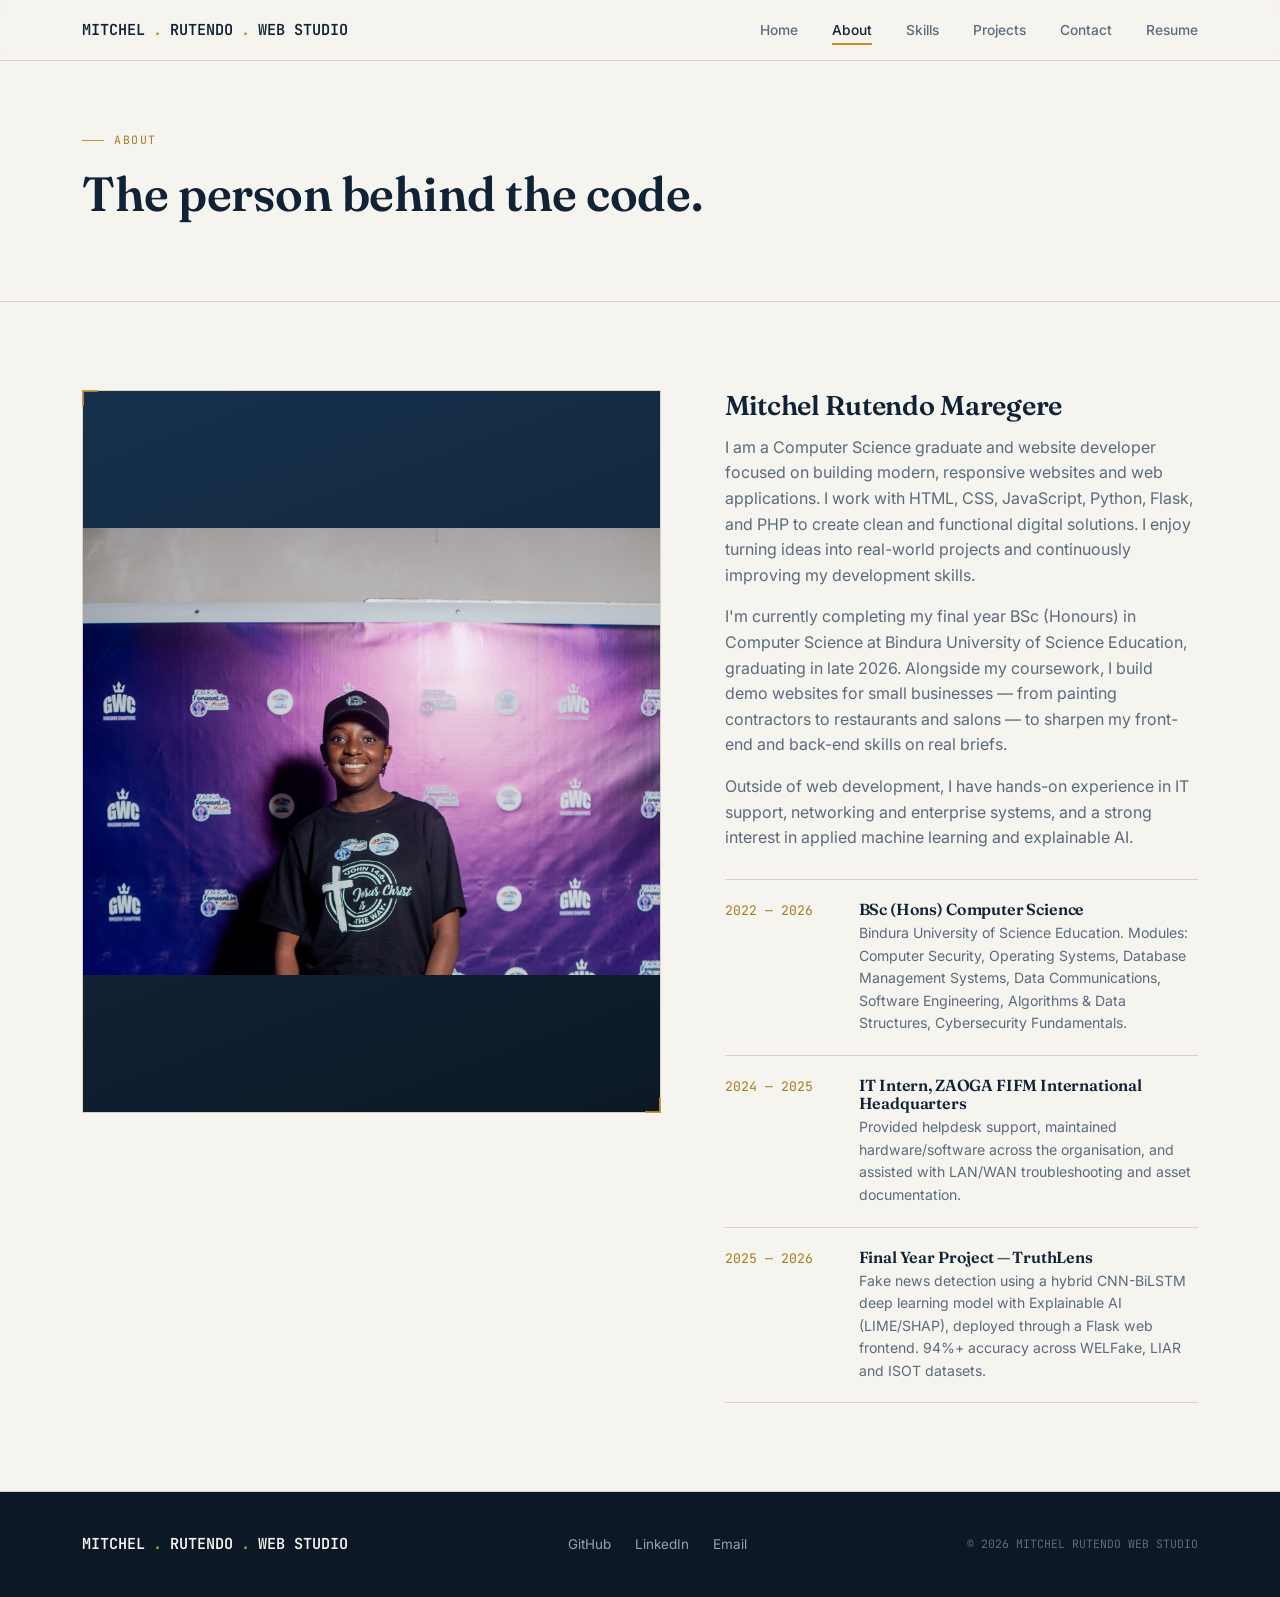
==== about.html @ fb2ca315 "Initial portfolio site" ====
<!DOCTYPE html>
<html lang="en">
<head>
<meta charset="UTF-8">
<meta name="viewport" content="width=device-width, initial-scale=1.0">
<title>About — Mitchel Rutendo Web Studio</title>
<link rel="preconnect" href="https://fonts.googleapis.com">
<link href="https://fonts.googleapis.com/css2?family=Fraunces:ital,opsz,wght@0,9..144,400;0,9..144,600;1,9..144,500&family=Inter:wght@400;500;600&family=JetBrains+Mono:wght@400;500;600&display=swap" rel="stylesheet">
<link rel="stylesheet" href="css/style.css">
</head>
<body>

<header class="site-header">
  <nav class="nav">
    <a href="index.html" class="brand">MITCHEL<span class="dot">.</span>RUTENDO<span class="dot">.</span> WEB STUDIO</a>
    <button class="nav-toggle">Menu</button>
    <ul class="nav-links">
      <li><a href="index.html">Home</a></li>
      <li><a href="about.html" class="active">About</a></li>
      <li><a href="skills.html">Skills</a></li>
      <li><a href="projects.html">Projects</a></li>
      <li><a href="contact.html">Contact</a></li>
      <li><a href="resume.html">Resume</a></li>
    </ul>
  </nav>
</header>

<section class="page-hero">
  <div class="wrap">
    <p class="eyebrow">About</p>
    <h1>The person behind the code.</h1>
  </div>
</section>

<section>
  <div class="wrap">
    <div class="about-grid">
      <div>
        <div class="about-photo blueprint">
          <img src="assets/profile.jpg"/>
        </div>
      </div>
      <div>
        <h2 style="font-size:1.7rem;">Mitchel Rutendo Maregere</h2>
        <p>I am a Computer Science graduate and website developer focused on building modern, responsive websites and web applications. I work with HTML, CSS, JavaScript, Python, Flask, and PHP to create clean and functional digital solutions. I enjoy turning ideas into real-world projects and continuously improving my development skills.</p>
        <p>I'm currently completing my final year BSc (Honours) in Computer Science at Bindura University of Science Education, graduating in late 2026. Alongside my coursework, I build demo websites for small businesses — from painting contractors to restaurants and salons — to sharpen my front-end and back-end skills on real briefs.</p>
        <p>Outside of web development, I have hands-on experience in IT support, networking and enterprise systems, and a strong interest in applied machine learning and explainable AI.</p>

        <div class="timeline">
          <div class="timeline-item">
            <span class="yr">2022 — 2026</span>
            <div>
              <h4>BSc (Hons) Computer Science</h4>
              <p>Bindura University of Science Education. Modules: Computer Security, Operating Systems, Database Management Systems, Data Communications, Software Engineering, Algorithms &amp; Data Structures, Cybersecurity Fundamentals.</p>
            </div>
          </div>
          <div class="timeline-item">
            <span class="yr">2024 — 2025</span>
            <div>
              <h4>IT Intern, ZAOGA FIFM International Headquarters</h4>
              <p>Provided helpdesk support, maintained hardware/software across the organisation, and assisted with LAN/WAN troubleshooting and asset documentation.</p>
            </div>
          </div>
          <div class="timeline-item">
            <span class="yr">2025 — 2026</span>
            <div>
              <h4>Final Year Project — TruthLens</h4>
              <p>Fake news detection using a hybrid CNN-BiLSTM deep learning model with Explainable AI (LIME/SHAP), deployed through a Flask web frontend. 94%+ accuracy across WELFake, LIAR and ISOT datasets.</p>
            </div>
          </div>
        </div>
      </div>
    </div>
  </div>
</section>

<footer>
  <div class="wrap">
    <a href="index.html" class="brand">MITCHEL<span class="dot" style="color:#c1922f;">.</span>RUTENDO<span class="dot" style="color:#c1922f;">.</span>WEB STUDIO</a>
    <ul class="foot-links">
      <li><a href="https://github.com/RutendoMitchell" target="_blank" rel="noopener">GitHub</a></li>
      <li><a href="https://linkedin.com/in/mitchelrutendo-maregere-a835ba308" target="_blank" rel="noopener">LinkedIn</a></li>
      <li><a href="mailto:rutendomitchell17@gmail.com">Email</a></li>
    </ul>
    <span class="foot-note">© 2026 MITCHEL RUTENDO WEB STUDIO</span>
  </div>
</footer>

<script src="js/main.js"></script>
</body>
</html>
---- css/style.css ----
/* ============================================
   MITCHEL MAREGERE — PORTFOLIO DESIGN SYSTEM
   Concept: "Blueprint" — a developer who drafts
   real businesses into working software. Corner
   brackets + grid lines borrow from architectural
   blueprints, paired with a confident editorial
   serif and clean utility sans.
   ============================================ */

:root {
  --navy-950: #0c1825;
  --navy-900: #102236;
  --navy-800: #16314c;
  --navy-700: #1f3a5f;
  --slate-500: #5a6b7d;
  --slate-300: #93a3b3;
  --paper: #f6f4ee;
  --paper-dim: #eeebe2;
  --line: #d8d3c4;
  --gold-500: #c1922f;
  --gold-600: #a87a22;
  --white: #ffffff;

  --font-display: "Fraunces", Georgia, serif;
  --font-body: "Inter", -apple-system, sans-serif;
  --font-mono: "JetBrains Mono", "Courier New", monospace;

  --max-w: 1180px;
  --radius: 2px;
}

* { box-sizing: border-box; }

html { scroll-behavior: smooth; }

body {
  margin: 0;
  font-family: var(--font-body);
  background: var(--paper);
  color: var(--navy-900);
  line-height: 1.6;
  -webkit-font-smoothing: antialiased;
}

img { max-width: 100%; display: block; }

a { color: inherit; text-decoration: none; }

h1, h2, h3, h4 {
  font-family: var(--font-display);
  font-weight: 600;
  line-height: 1.15;
  margin: 0 0 0.5em;
  letter-spacing: -0.01em;
}

p { margin: 0 0 1em; color: var(--slate-500); }

.wrap {
  max-width: var(--max-w);
  margin: 0 auto;
  padding: 0 32px;
}

.eyebrow {
  font-family: var(--font-mono);
  font-size: 0.72rem;
  letter-spacing: 0.14em;
  text-transform: uppercase;
  color: var(--gold-600);
  display: flex;
  align-items: center;
  gap: 10px;
  margin-bottom: 16px;
}
.eyebrow::before {
  content: "";
  width: 22px;
  height: 1px;
  background: var(--gold-500);
}

/* ---------- Blueprint corner-bracket motif ---------- */
.blueprint {
  position: relative;
  border: 1px solid var(--line);
  background: var(--white);
}
.blueprint::before,
.blueprint::after,
.blueprint .bp-tr,
.blueprint .bp-bl {
  content: "";
  position: absolute;
  width: 14px;
  height: 14px;
  border: 2px solid var(--gold-500);
  opacity: 0.85;
}
.blueprint::before { top: -1px; left: -1px; border-right: none; border-bottom: none; }
.blueprint::after { bottom: -1px; right: -1px; border-left: none; border-top: none; }

/* ---------- Header / Nav ---------- */
header.site-header {
  position: sticky;
  top: 0;
  z-index: 50;
  background: rgba(246, 244, 238, 0.92);
  backdrop-filter: blur(8px);
  border-bottom: 1px solid var(--line);
}
.nav {
  display: flex;
  align-items: center;
  justify-content: space-between;
  padding: 18px 32px;
  max-width: var(--max-w);
  margin: 0 auto;
}
.brand {
  font-family: var(--font-mono);
  font-size: 0.95rem;
  font-weight: 600;
  color: var(--navy-900);
  display: flex;
  align-items: baseline;
  gap: 8px;
}
.brand .dot { color: var(--gold-500); }

.nav-links {
  display: flex;
  gap: 34px;
  list-style: none;
  margin: 0;
  padding: 0;
  font-size: 0.86rem;
  font-weight: 500;
}
.nav-links a {
  position: relative;
  padding: 4px 0;
  color: var(--slate-500);
  transition: color 0.2s ease;
}
.nav-links a:hover,
.nav-links a.active { color: var(--navy-900); }
.nav-links a.active::after {
  content: "";
  position: absolute;
  bottom: -3px;
  left: 0;
  right: 0;
  height: 2px;
  background: var(--gold-500);
}

.nav-toggle { display: none; }

/* ---------- Buttons ---------- */
.btn {
  display: inline-flex;
  align-items: center;
  gap: 8px;
  font-family: var(--font-mono);
  font-size: 0.78rem;
  letter-spacing: 0.04em;
  text-transform: uppercase;
  padding: 13px 24px;
  border: 1px solid var(--navy-900);
  border-radius: var(--radius);
  transition: all 0.2s ease;
  cursor: pointer;
  background: transparent;
}
.btn-primary {
  background: var(--navy-900);
  color: var(--paper);
}
.btn-primary:hover { background: var(--gold-600); border-color: var(--gold-600); }
.btn-ghost {
  border-color: var(--line);
  color: var(--navy-900);
}
.btn-ghost:hover { border-color: var(--navy-900); }

/* ---------- Hero ---------- */
.hero {
  padding: 110px 0 90px;
  border-bottom: 1px solid var(--line);
  position: relative;
  overflow: hidden;
}
.hero::before {
  content: "";
  position: absolute;
  inset: 0;
  background-image:
    linear-gradient(var(--line) 1px, transparent 1px),
    linear-gradient(90deg, var(--line) 1px, transparent 1px);
  background-size: 64px 64px;
  opacity: 0.35;
  mask-image: linear-gradient(180deg, black, transparent 75%);
}
.hero .wrap { position: relative; }
.hero h1 {
  font-size: clamp(2.4rem, 5vw, 4rem);
  max-width: 820px;
  color: var(--navy-950);
}
.hero h1 em {
  font-style: italic;
  color: var(--gold-600);
}
.hero .lede {
  font-size: 1.1rem;
  max-width: 560px;
  margin-bottom: 32px;
}
.hero-actions { display: flex; gap: 14px; flex-wrap: wrap; }

.hero-meta {
  margin-top: 64px;
  display: grid;
  grid-template-columns: repeat(4, 1fr);
  border-top: 1px solid var(--line);
}
.hero-meta div {
  padding: 20px 24px 0;
  border-left: 1px solid var(--line);
}
.hero-meta div:first-child { border-left: none; padding-left: 0; }
.hero-meta .num {
  font-family: var(--font-mono);
  font-size: 1.6rem;
  color: var(--navy-900);
  display: block;
}
.hero-meta .label {
  font-size: 0.78rem;
  color: var(--slate-500);
}

/* ---------- Section shell ---------- */
section { padding: 88px 0; }
section.alt { background: var(--paper-dim); border-top: 1px solid var(--line); border-bottom: 1px solid var(--line); }
.section-head { max-width: 640px; margin-bottom: 48px; }
.section-head h2 { font-size: clamp(1.8rem, 3vw, 2.6rem); }

/* ---------- Skills ---------- */
.skill-groups {
  display: grid;
  grid-template-columns: repeat(3, 1fr);
  gap: 1px;
  background: var(--line);
  border: 1px solid var(--line);
}
.skill-group {
  background: var(--white);
  padding: 32px;
}
.skill-group h3 {
  font-family: var(--font-mono);
  font-size: 0.85rem;
  text-transform: uppercase;
  letter-spacing: 0.08em;
  color: var(--gold-600);
  margin-bottom: 18px;
}
.skill-list { list-style: none; margin: 0; padding: 0; display: flex; flex-wrap: wrap; gap: 8px; }
.skill-list li {
  font-size: 0.84rem;
  font-family: var(--font-mono);
  padding: 6px 12px;
  border: 1px solid var(--line);
  color: var(--navy-800);
  background: var(--paper);
}

/* ---------- Projects grid ---------- */
.project-grid {
  display: grid;
  grid-template-columns: repeat(2, 1fr);
  gap: 28px;
}
.project-card { padding: 0; overflow: hidden; }
.project-thumb {
  height: 200px;
  background: linear-gradient(135deg, var(--navy-800), var(--navy-950));
  display: flex;
  align-items: center;
  justify-content: center;
  position: relative;
}
.project-thumb span {
  font-family: var(--font-mono);
  color: var(--paper);
  opacity: 0.5;
  font-size: 0.78rem;
  letter-spacing: 0.1em;
  text-transform: uppercase;
}
.project-body { padding: 26px 28px 28px; }
.project-tag {
  font-family: var(--font-mono);
  font-size: 0.7rem;
  text-transform: uppercase;
  letter-spacing: 0.08em;
  color: var(--gold-600);
  margin-bottom: 10px;
  display: block;
}
.project-body h3 { font-size: 1.3rem; margin-bottom: 8px; }
.project-body p { font-size: 0.92rem; margin-bottom: 18px; }
.project-stack {
  display: flex; flex-wrap: wrap; gap: 6px; margin-bottom: 20px;
}
.project-stack span {
  font-size: 0.72rem;
  font-family: var(--font-mono);
  color: var(--slate-500);
  border: 1px solid var(--line);
  padding: 3px 9px;
}
.project-links { display: flex; gap: 16px; }
.project-links a {
  font-family: var(--font-mono);
  font-size: 0.78rem;
  color: var(--navy-900);
  border-bottom: 1px solid var(--gold-500);
  padding-bottom: 2px;
}

/* ---------- About ---------- */
.about-grid {
  display: grid;
  grid-template-columns: 1.1fr 0.9fr;
  gap: 64px;
  align-items: start;
}
.about-photo {
  aspect-ratio: 4/5;
  background: linear-gradient(160deg, var(--navy-800), var(--navy-950));
  display: flex;
  align-items: center;
  justify-content: center;
}
.about-photo span {
  font-family: var(--font-mono);
  color: var(--paper);
  opacity: 0.4;
  font-size: 0.8rem;
}
.timeline { margin-top: 28px; border-top: 1px solid var(--line); }
.timeline-item {
  display: grid;
  grid-template-columns: 110px 1fr;
  gap: 24px;
  padding: 20px 0;
  border-bottom: 1px solid var(--line);
}
.timeline-item .yr {
  font-family: var(--font-mono);
  font-size: 0.82rem;
  color: var(--gold-600);
}
.timeline-item h4 { font-size: 1rem; margin-bottom: 4px; }
.timeline-item p { font-size: 0.88rem; margin: 0; }

/* ---------- Contact ---------- */
.contact-grid {
  display: grid;
  grid-template-columns: 1fr 1fr;
  gap: 56px;
}
.contact-list { list-style: none; margin: 0; padding: 0; }
.contact-list li {
  display: flex;
  justify-content: space-between;
  align-items: center;
  padding: 18px 0;
  border-bottom: 1px solid var(--line);
}
.contact-list .ctype {
  font-family: var(--font-mono);
  font-size: 0.74rem;
  text-transform: uppercase;
  letter-spacing: 0.08em;
  color: var(--slate-500);
}
.contact-list a { font-size: 1rem; }

.form-field { margin-bottom: 18px; }
.form-field label {
  display: block;
  font-family: var(--font-mono);
  font-size: 0.72rem;
  text-transform: uppercase;
  letter-spacing: 0.08em;
  color: var(--slate-500);
  margin-bottom: 8px;
}
.form-field input,
.form-field textarea {
  width: 100%;
  padding: 12px 14px;
  border: 1px solid var(--line);
  background: var(--white);
  font-family: var(--font-body);
  font-size: 0.92rem;
  color: var(--navy-900);
}
.form-field textarea { resize: vertical; min-height: 120px; }
.form-field input:focus,
.form-field textarea:focus {
  outline: 2px solid var(--gold-500);
  outline-offset: 1px;
}

/* ---------- Resume page ---------- */
.resume-cta {
  display: flex;
  align-items: center;
  justify-content: space-between;
  padding: 36px;
  flex-wrap: wrap;
  gap: 20px;
  margin-bottom: 48px;
}
.resume-cta h3 { margin-bottom: 6px; }
.resume-embed {
  width: 100%;
  height: 80vh;
  border: 1px solid var(--line);
}

/* ---------- Footer ---------- */
footer {
  border-top: 1px solid var(--line);
  padding: 40px 0;
  background: var(--navy-950);
  color: var(--slate-300);
}
footer .wrap {
  display: flex;
  justify-content: space-between;
  align-items: center;
  flex-wrap: wrap;
  gap: 16px;
}
footer .brand { color: var(--paper); }
.foot-links { display: flex; gap: 24px; list-style: none; padding: 0; margin: 0; font-size: 0.84rem; }
.foot-links a:hover { color: var(--gold-500); }
.foot-note { font-family: var(--font-mono); font-size: 0.72rem; opacity: 0.6; }

/* ---------- Misc page hero (non-home) ---------- */
.page-hero {
  padding: 70px 0 56px;
  border-bottom: 1px solid var(--line);
}
.page-hero h1 { font-size: clamp(2rem, 4vw, 3rem); }

/* ---------- Focus visibility ---------- */
a:focus-visible, button:focus-visible, input:focus-visible, textarea:focus-visible {
  outline: 2px solid var(--gold-500);
  outline-offset: 2px;
}

/* ---------- Reduced motion ---------- */
@media (prefers-reduced-motion: reduce) {
  html { scroll-behavior: auto; }
  * { transition: none !important; animation: none !important; }
}

/* ---------- Responsive ---------- */
@media (max-width: 880px) {
  .about-grid, .contact-grid { grid-template-columns: 1fr; }
  .project-grid { grid-template-columns: 1fr; }
  .skill-groups { grid-template-columns: 1fr; }
  .hero-meta { grid-template-columns: repeat(2, 1fr); row-gap: 24px; }
  .hero-meta div:nth-child(3) { border-left: none; }
}

@media (max-width: 720px) {
  .nav-links {
    position: fixed;
    top: 64px;
    left: 0;
    right: 0;
    background: var(--paper);
    border-bottom: 1px solid var(--line);
    flex-direction: column;
    gap: 0;
    padding: 8px 32px 16px;
    transform: translateY(-120%);
    transition: transform 0.25s ease;
  }
  .nav-links.open { transform: translateY(0); }
  .nav-links a { display: block; padding: 12px 0; border-bottom: 1px solid var(--line); }
  .nav-toggle {
    display: block;
    background: none;
    border: none;
    font-family: var(--font-mono);
    font-size: 0.8rem;
    cursor: pointer;
    color: var(--navy-900);
  }
  .timeline-item { grid-template-columns: 1fr; gap: 6px; }
}
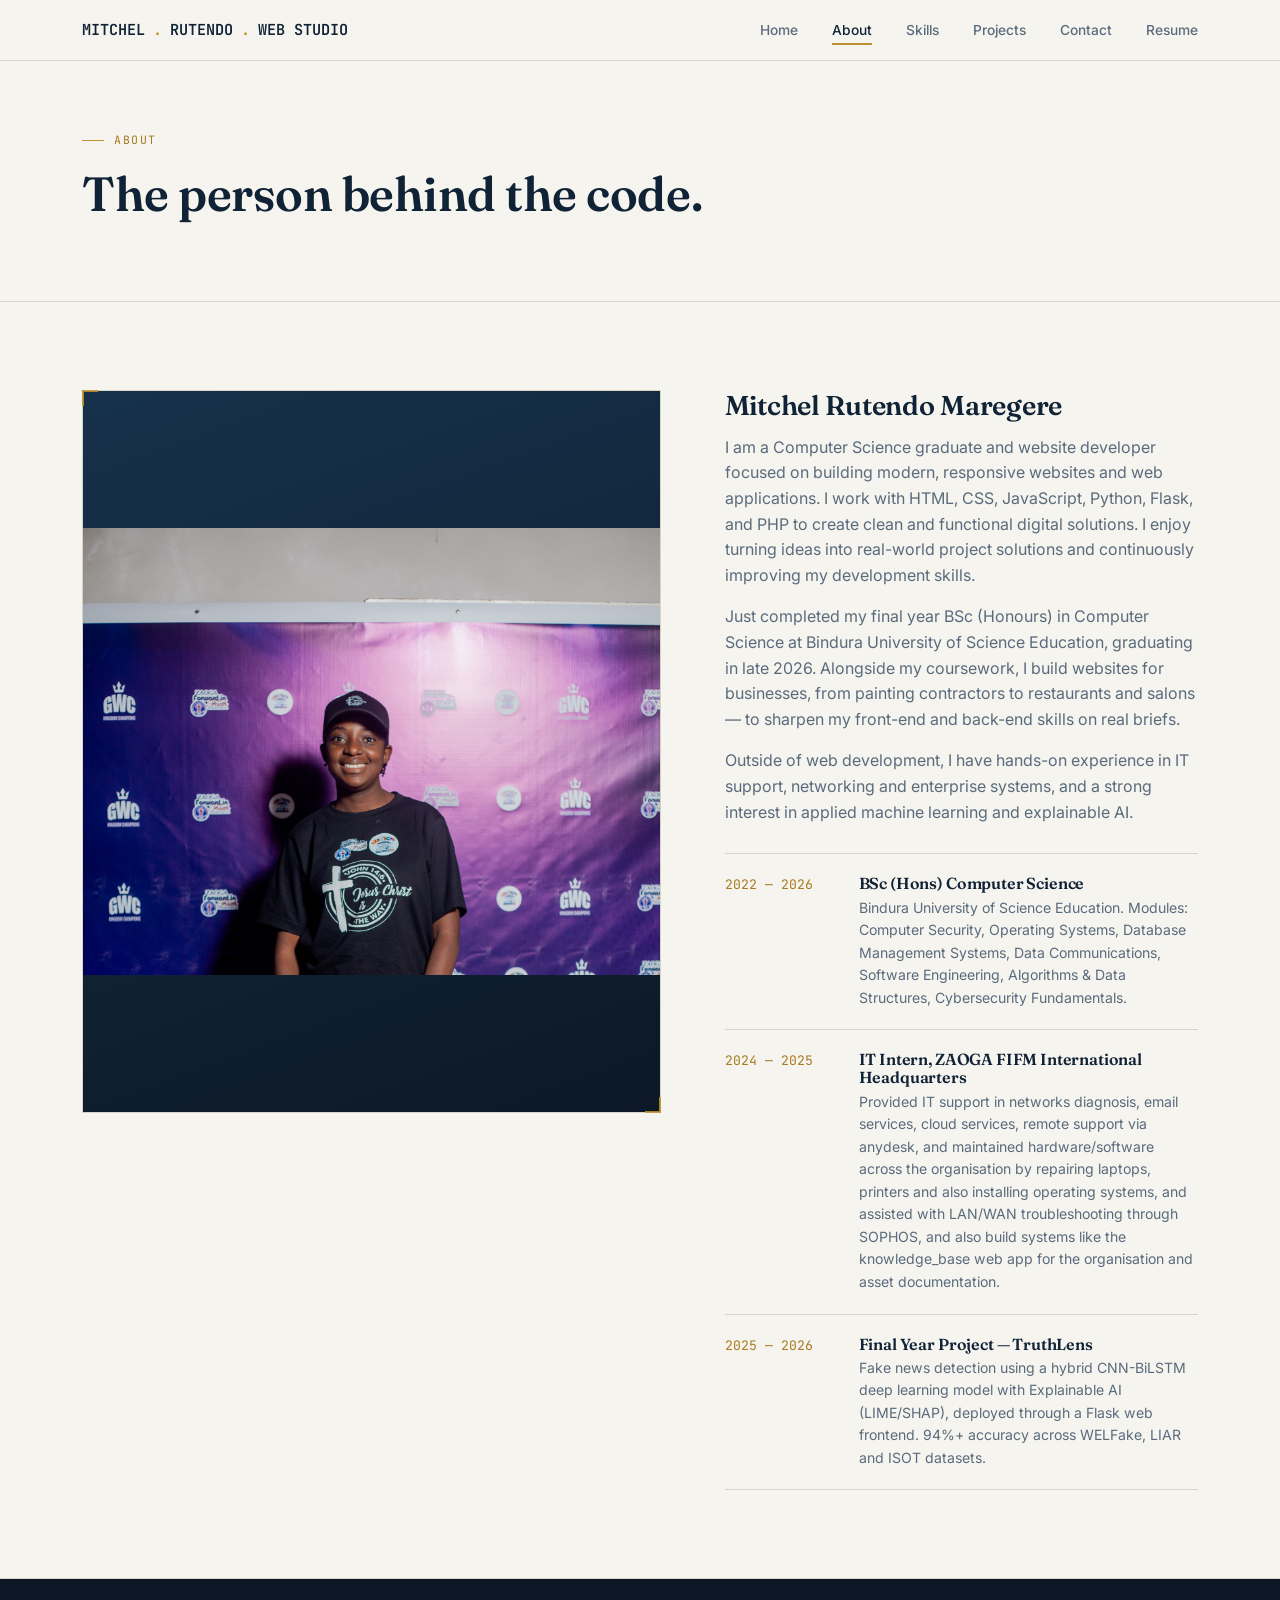
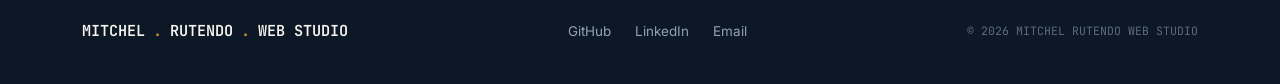
==== commit 86c51eb3: "Update multiple pages" ====
--- a/about.html
+++ b/about.html
@@ -42,8 +42,8 @@
       </div>
       <div>
         <h2 style="font-size:1.7rem;">Mitchel Rutendo Maregere</h2>
-        <p>I am a Computer Science graduate and website developer focused on building modern, responsive websites and web applications. I work with HTML, CSS, JavaScript, Python, Flask, and PHP to create clean and functional digital solutions. I enjoy turning ideas into real-world projects and continuously improving my development skills.</p>
-        <p>I'm currently completing my final year BSc (Honours) in Computer Science at Bindura University of Science Education, graduating in late 2026. Alongside my coursework, I build demo websites for small businesses — from painting contractors to restaurants and salons — to sharpen my front-end and back-end skills on real briefs.</p>
+        <p>I am a Computer Science graduate and website developer focused on building modern, responsive websites and web applications. I work with HTML, CSS, JavaScript, Python, Flask, and PHP to create clean and functional digital solutions. I enjoy turning ideas into real-world project solutions and continuously improving my development skills.</p>
+        <p>Just completed my final year BSc (Honours) in Computer Science at Bindura University of Science Education, graduating in late 2026. Alongside my coursework, I build websites for businesses, from painting contractors to restaurants and salons — to sharpen my front-end and back-end skills on real briefs.</p>
         <p>Outside of web development, I have hands-on experience in IT support, networking and enterprise systems, and a strong interest in applied machine learning and explainable AI.</p>
 
         <div class="timeline">
@@ -58,7 +58,7 @@
             <span class="yr">2024 — 2025</span>
             <div>
               <h4>IT Intern, ZAOGA FIFM International Headquarters</h4>
-              <p>Provided helpdesk support, maintained hardware/software across the organisation, and assisted with LAN/WAN troubleshooting and asset documentation.</p>
+              <p>Provided IT support in networks diagnosis, email services, cloud services, remote support via anydesk, and  maintained hardware/software across the organisation by repairing laptops, printers and also installing operating systems, and assisted with LAN/WAN troubleshooting through SOPHOS, and also build systems like the knowledge_base web app for the organisation and asset documentation.</p>
             </div>
           </div>
           <div class="timeline-item">
--- a/css/style.css
+++ b/css/style.css
@@ -105,8 +105,8 @@
   position: sticky;
   top: 0;
   z-index: 50;
-  background: rgba(246, 244, 238, 0.92);
-  backdrop-filter: blur(8px);
+  background: var(--paper);
+  
   border-bottom: 1px solid var(--line);
 }
 .nav {
@@ -188,37 +188,22 @@
 .hero {
   padding: 110px 0 90px;
   border-bottom: 1px solid var(--line);
-  position: relative;
-  overflow: hidden;
-}
-.hero::before {
-  content: "";
-  position: absolute;
-  inset: 0;
-  background-image:
-    linear-gradient(var(--line) 1px, transparent 1px),
-    linear-gradient(90deg, var(--line) 1px, transparent 1px);
-  background-size: 64px 64px;
-  opacity: 0.35;
-  mask-image: linear-gradient(180deg, black, transparent 75%);
-}
-.hero .wrap { position: relative; }
-.hero h1 {
+  background: var(--paper);
+}
+hero h1 {
   font-size: clamp(2.4rem, 5vw, 4rem);
   max-width: 820px;
   color: var(--navy-950);
 }
-.hero h1 em {
-  font-style: italic;
-  color: var(--gold-600);
-}
+.hero h1 em { font-style: italic; color: var(--gold-600); }
 .hero .lede {
   font-size: 1.1rem;
   max-width: 560px;
   margin-bottom: 32px;
+  color: var(--slate-600);
 }
 .hero-actions { display: flex; gap: 14px; flex-wrap: wrap; }
-
+ 
 .hero-meta {
   margin-top: 64px;
   display: grid;
@@ -236,10 +221,7 @@
   color: var(--navy-900);
   display: block;
 }
-.hero-meta .label {
-  font-size: 0.78rem;
-  color: var(--slate-500);
-}
+.hero-meta .label { font-size: 0.78rem; color: var(--slate-500); }
 
 /* ---------- Section shell ---------- */
 section { padding: 88px 0; }
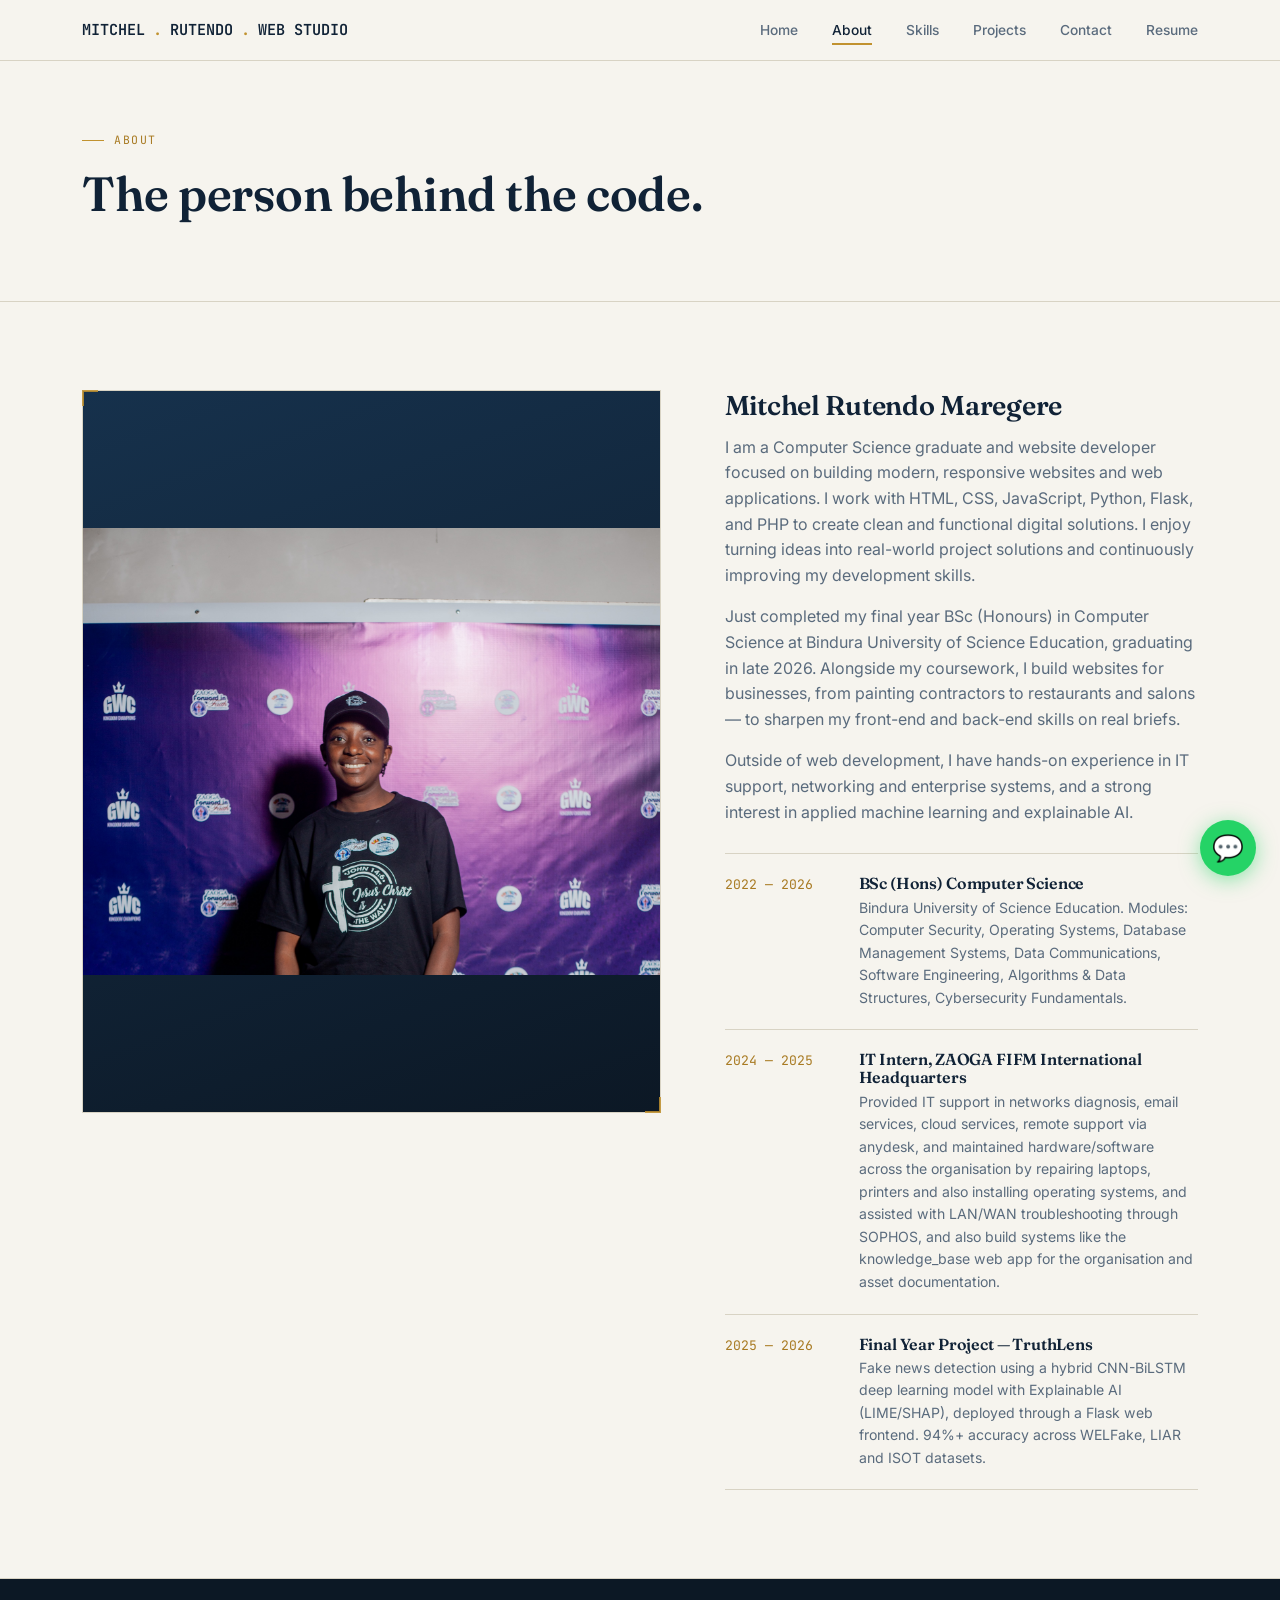
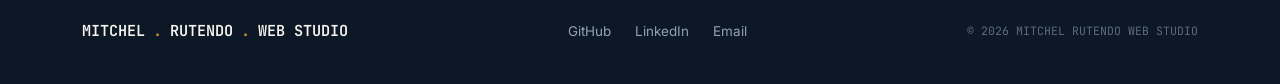
==== commit f76eaabb: "Update multiple pages" ====
--- a/about.html
+++ b/about.html
@@ -85,7 +85,16 @@
     <span class="foot-note">© 2026 MITCHEL RUTENDO WEB STUDIO</span>
   </div>
 </footer>
+<!-- WhatsApp float -->
+<a href="https://wa.me/263779658693" target="_blank" rel="noopener"
+  style="position:fixed;bottom:1.5rem;right:1.5rem;z-index:999;background:#25D366;color:#fff;
+  width:56px;height:56px;border-radius:50%;display:flex;align-items:center;justify-content:center;
+  box-shadow:0 4px 20px rgba(37,211,102,.5);font-size:1.6rem;text-decoration:none;transition:transform .2s;"
+  onmouseenter="this.style.transform='scale(1.1)'" onmouseleave="this.style.transform='scale(1)'"
+title="WhatsApp Mitchel Rutendo Web Studio">
+  💬
+</a>
+<script src="js/main.js"></script>
 
-<script src="js/main.js"></script>
 </body>
 </html>
--- a/css/style.css
+++ b/css/style.css
@@ -489,4 +489,24 @@
     color: var(--navy-900);
   }
   .timeline-item { grid-template-columns: 1fr; gap: 6px; }
-}
+  /* ---------- WhatsApp floating button ---------- */
+.wa-float {
+  position: fixed;
+  bottom: 28px;
+  right: 28px;
+  z-index: 999;
+  width: 56px;
+  height: 56px;
+  background: #25D366;
+  border-radius: 50%;
+  display: flex;
+  align-items: center;
+  justify-content: center;
+  box-shadow: 0 4px 16px rgba(0,0,0,0.25);
+  transition: transform 0.2s ease, box-shadow 0.2s ease;
+}
+.wa-float:hover {
+  transform: scale(1.1);
+  box-shadow: 0 6px 20px rgba(0,0,0,0.3);
+}
+}
